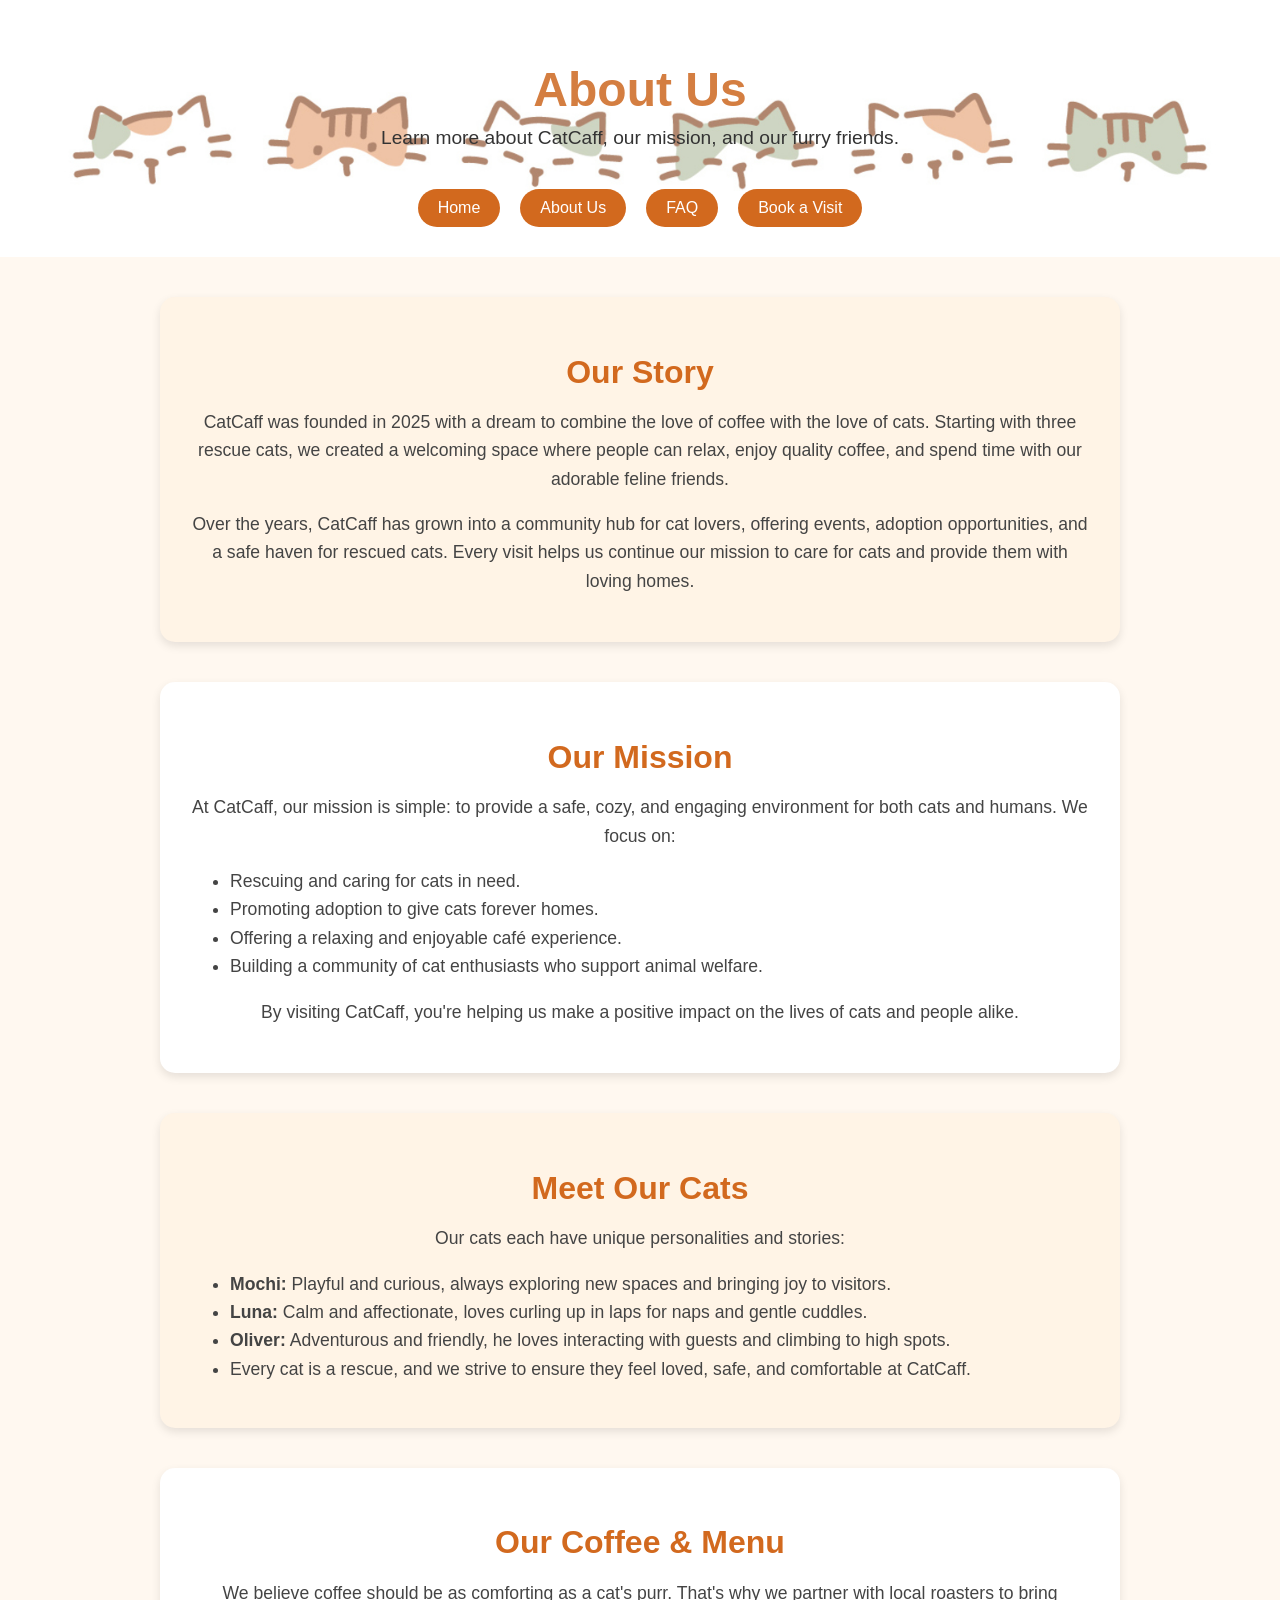
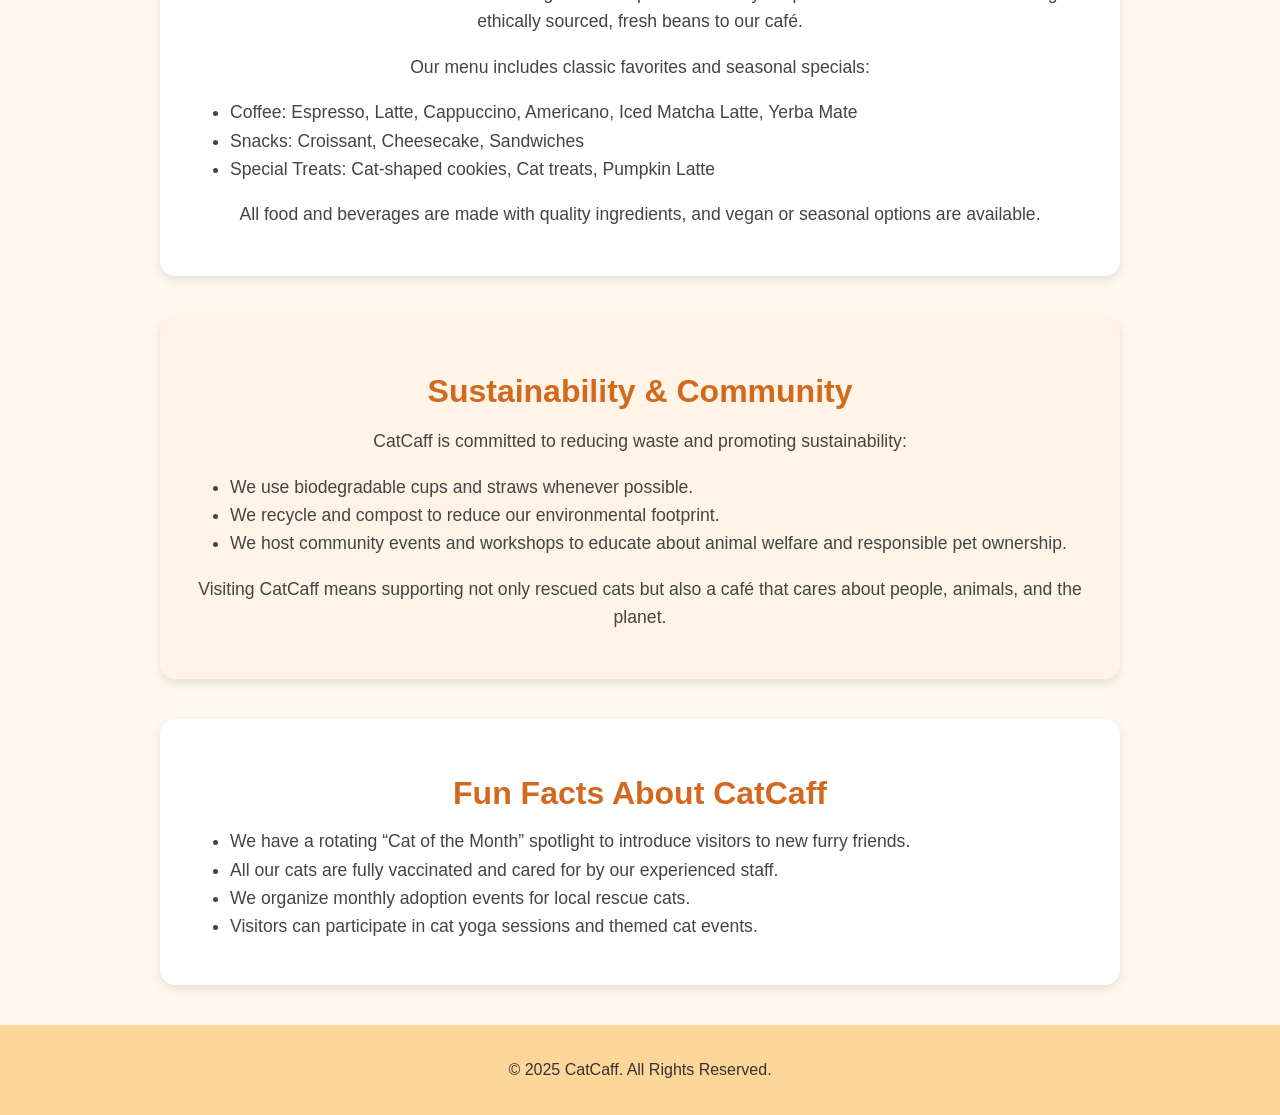
==== about.html @ 31481c10 "Add files via upload" ====
<!DOCTYPE html>
<html lang="en">
<head>
  <meta charset="UTF-8">
  <meta name="viewport" content="width=device-width, initial-scale=1.0">
  <title>About Us - CatCaff</title>
  <link rel="stylesheet" href="style.css">
</head>
<body>
  <header>
    <h1 class="header-text">About Us</h1>
    <p>Learn more about CatCaff, our mission, and our furry friends.</p>

    <nav class="header-buttons">
      <button class="btn" onclick="window.location.href='index.html'">Home</button>
      <button class="btn" onclick="window.location.href='about.html'">About Us</button>
      <button class="btn" onclick="window.location.href='faq.html'">FAQ</button>
      <button class="btn" onclick="window.location.href='booking.html'">Book a Visit</button>
    </nav>
  </header>

  <section class="page-section">
    <h2>Our Story</h2>
    <p>CatCaff was founded in 2025 with a dream to combine the love of coffee with the love of cats. Starting with three rescue cats, we created a welcoming space where people can relax, enjoy quality coffee, and spend time with our adorable feline friends.</p>
    <p>Over the years, CatCaff has grown into a community hub for cat lovers, offering events, adoption opportunities, and a safe haven for rescued cats. Every visit helps us continue our mission to care for cats and provide them with loving homes.</p>
  </section>

  <section class="page-section">
    <h2>Our Mission</h2>
    <p>At CatCaff, our mission is simple: to provide a safe, cozy, and engaging environment for both cats and humans. We focus on:</p>
    <ul>
      <li>Rescuing and caring for cats in need.</li>
      <li>Promoting adoption to give cats forever homes.</li>
      <li>Offering a relaxing and enjoyable café experience.</li>
      <li>Building a community of cat enthusiasts who support animal welfare.</li>
    </ul>
    <p>By visiting CatCaff, you're helping us make a positive impact on the lives of cats and people alike.</p>
  </section>

  <section class="page-section">
    <h2>Meet Our Cats</h2>
    <p>Our cats each have unique personalities and stories:</p>
    <ul>
      <li><strong>Mochi:</strong> Playful and curious, always exploring new spaces and bringing joy to visitors.</li>
      <li><strong>Luna:</strong> Calm and affectionate, loves curling up in laps for naps and gentle cuddles.</li>
      <li><strong>Oliver:</strong> Adventurous and friendly, he loves interacting with guests and climbing to high spots.</li>
      <li>Every cat is a rescue, and we strive to ensure they feel loved, safe, and comfortable at CatCaff.</li>
    </ul>
  </section>

  <section class="page-section">
    <h2>Our Coffee & Menu</h2>
    <p>We believe coffee should be as comforting as a cat's purr. That's why we partner with local roasters to bring ethically sourced, fresh beans to our café.</p>
    <p>Our menu includes classic favorites and seasonal specials:</p>
    <ul>
      <li>Coffee: Espresso, Latte, Cappuccino, Americano, Iced Matcha Latte, Yerba Mate</li>
      <li>Snacks: Croissant, Cheesecake, Sandwiches</li>
      <li>Special Treats: Cat-shaped cookies, Cat treats, Pumpkin Latte</li>
    </ul>
    <p>All food and beverages are made with quality ingredients, and vegan or seasonal options are available.</p>
  </section>

  <section class="page-section">
    <h2>Sustainability & Community</h2>
    <p>CatCaff is committed to reducing waste and promoting sustainability:</p>
    <ul>
      <li>We use biodegradable cups and straws whenever possible.</li>
      <li>We recycle and compost to reduce our environmental footprint.</li>
      <li>We host community events and workshops to educate about animal welfare and responsible pet ownership.</li>
    </ul>
    <p>Visiting CatCaff means supporting not only rescued cats but also a café that cares about people, animals, and the planet.</p>
  </section>

  <section class="page-section">
    <h2>Fun Facts About CatCaff</h2>
    <ul>
      <li>We have a rotating “Cat of the Month” spotlight to introduce visitors to new furry friends.</li>
      <li>All our cats are fully vaccinated and cared for by our experienced staff.</li>
      <li>We organize monthly adoption events for local rescue cats.</li>
      <li>Visitors can participate in cat yoga sessions and themed cat events.</li>
    </ul>
  </section>

  <footer>
    <p>© 2025 CatCaff. All Rights Reserved.</p>
  </footer>
</body>
</html>
---- style.css ----
/* General Styles */
body {
  margin: 0;
  font-family: Arial, sans-serif;
  background: #fff8f0;
  color: #333;
}

header {
  text-align: center;
  padding: 30px 20px;
  background: url(Pictures/HeaderV2.jpeg);
  background-size: 100% 280px;
}

.header-text{
  color: #d47e41;
}
header h1 {
  font-size: 3rem;
  margin-bottom: 10px;
}

header p {
  font-size: 1.2rem;
  max-width: 600px;
  margin: 0 auto;
}

/* Header Navigation Buttons */
.header-buttons {
  display: flex;
  justify-content: center;
  gap: 20px;
  margin-top: 20px;
  flex-wrap: wrap;
}

.header-buttons .btn {
  padding: 10px 20px;
  border-radius: 25px;
  font-size: 1rem;
  background: #d2691e;
  color: white;
  border: none;
  cursor: pointer;
  transition: background 0.3s ease;
}

.header-buttons .btn:hover {
  background: #a0522d;
}

/* General Button Styles */
.btn {
  display: inline-block;
  margin-top: 20px;
  padding: 12px 24px;
  border: none;
  border-radius: 25px;
  background: #d2691e;
  color: white;
  font-size: 1rem;
  cursor: pointer;
}

.btn:hover {
  background: #a0522d;
}

/* Section Styles */
section {
  padding: 60px 20px;
  max-width: 1000px;
  margin: auto;
}

section h2 {
  text-align: center;
  font-size: 2rem;
  margin-bottom: 30px;
}

/* Cards */
.cats, .menu-items, .menu-category-items {
  display: grid;
  grid-template-columns: repeat(auto-fit, minmax(250px, 1fr));
  gap: 20px;
}

.card {
  background: white;
  border-radius: 15px;
  overflow: hidden;
  box-shadow: 0 4px 10px rgba(0,0,0,0.1);
  text-align: center;
  cursor: pointer;
  transition: transform 0.2s;
}

.card:hover {
  transform: scale(1.03);
}

.card img {
  width: 100%;
  height: 200px;
  object-fit: cover;
}

.card h3 {
  margin: 15px 0;
}

/* Contact & Booking Forms */
.contact {
  display: grid;
  grid-template-columns: 1fr 1fr;
  gap: 20px;
}

.contact form,
.booking-form {
  background: white;
  padding: 40px;
  border-radius: 15px;
  box-shadow: 0 4px 10px rgba(0,0,0,0.1);
  display: flex;
  flex-direction: column;
  gap: 1rem;
}

.contact input,
.contact textarea,
.booking-form input,
.booking-form textarea,
.booking-form select {
  width: 100%;
  padding: 0.8rem;
  border-radius: 10px;
  border: 1px solid #ccc;
  font-size: 1rem;
  transition: border 0.3s ease, box-shadow 0.3s ease;
}

.contact input:focus,
.contact textarea:focus,
.booking-form input:focus,
.booking-form textarea:focus,
.booking-form select:focus {
  border-color: #ff9800;
  box-shadow: 0 0 6px rgba(255, 152, 0, 0.4);
  outline: none;
}

form .btn {
  background-color: #ff9800;
  color: white;
  font-size: 1.1rem;
  padding: 0.9rem;
  border: none;
  border-radius: 8px;
  cursor: pointer;
  transition: background 0.3s ease;
}

form .btn:hover {
  background-color: #e68900;
}

footer {
  text-align: center;
  padding: 20px;
  background: #ffd699;
  margin-top: 30px;
}

@media(max-width: 768px){
  .contact {
    grid-template-columns: 1fr;
  }
}

/* Menu Section */
.menu-categories {
  display: flex;
  justify-content: center;
  gap: 20px;
  margin-bottom: 30px;
}

.menu-categories button {
  padding: 10px 20px;
  border: none;
  border-radius: 20px;
  background: #d2691e;
  color: white;
  cursor: pointer;
}

.menu-categories button.active {
  background: #8b4513;
}

.menu-category-items {
  display: none;
}

.menu-category-items.active {
  display: grid;
}

/* Modal Styles */
.modal {
  display: none;
  position: fixed;
  z-index: 1000;
  left: 0; top: 0;
  width: 100%; height: 100%;
  background: rgba(0,0,0,0.6);
  justify-content: center;
  align-items: center;
}

.modal-content {
  background: white;
  padding: 40px;
  border-radius: 15px;
  max-width: 500px;
  width: 90%;
  text-align: center;
  position: relative;
  box-shadow: 0 4px 20px rgba(0,0,0,0.2);
  animation: fadeIn 0.5s ease;
}

.modal-content img {
  width: 100%;
  max-height: 250px;
  object-fit: cover;
  border-radius: 10px;
  margin-bottom: 15px;
}

.modal-content h2 {
  margin: 10px 0;
}

.modal-content p {
  font-size: 1rem;
  color: #555;
}

@keyframes fadeIn {
  from { opacity: 0; transform: scale(0.9); }
  to { opacity: 1; transform: scale(1); }
}

.close {
  position: absolute;
  top: 10px;
  right: 15px;
  font-size: 2rem;         
  font-weight: bold;         
  color: #fff;             
  background-color: rgba(0,0,0,0.6); 
  border-radius: 50%;       
  width: 35px;             
  height: 35px;           
  line-height: 35px;        
  text-align: center;      
  cursor: pointer;
  z-index: 10;
  transition: background 0.3s ease, color 0.3s ease;
}

.close:hover {
  background-color: rgba(0,0,0,0.9);
  color: #ff9800;            
}

/* Page Section Card Style for About & FAQ */
.page-section {
  max-width: 900px;
  margin: 40px auto;
  padding: 30px;
  border-radius: 15px;
  background: white;
  box-shadow: 0 4px 10px rgba(0,0,0,0.1);
  text-align: center; 
}

.page-section:nth-child(even) {
  background: #fff4e6; 
}

.page-section h2 {
  text-align: center;
  font-size: 2rem;
  margin-bottom: 15px;
  color: #d2691e;
}

.page-section p,
.page-section li {
  font-size: 1.1rem;
  line-height: 1.6;
  color: #444;
  text-align: center; 
}
.page-section ul {
  display: block;
  text-align: left !important;
  padding-left: 40px;
  margin: 15px auto;
  list-style-position: outside;
}
.page-section ul li {
  text-align: left !important;
}
/* Toast Notification Styles */
.toast {
  visibility: hidden;
  min-width: 250px;
  margin-left: -125px;
  background-color: #333;
  color: #fff;
  text-align: center;
  border-radius: 10px;
  padding: 16px;
  position: fixed;
  z-index: 2000;
  left: 50%;
  bottom: 30px;
  font-size: 1rem;
  opacity: 0;
  transition: opacity 0.5s, bottom 0.5s;
}

.toast.show {
  visibility: visible;
  opacity: 1;
  bottom: 50px;
}
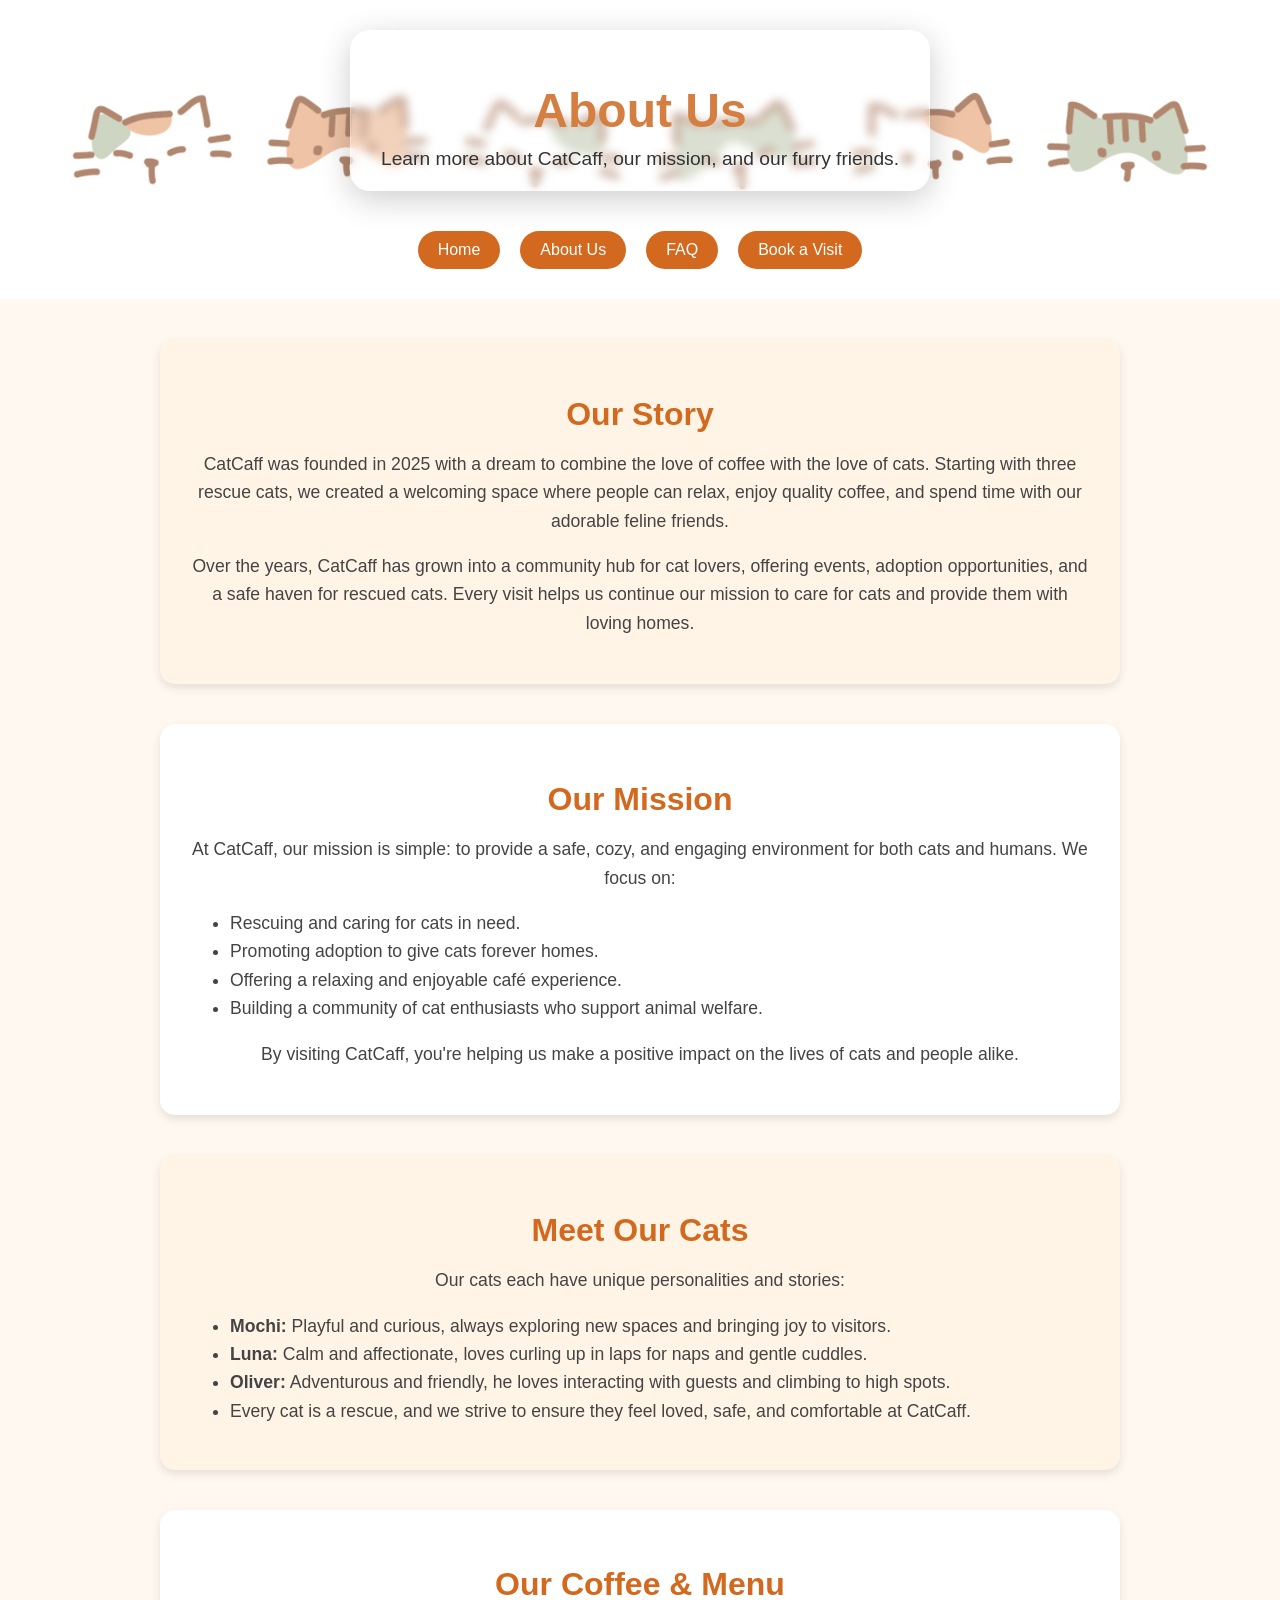
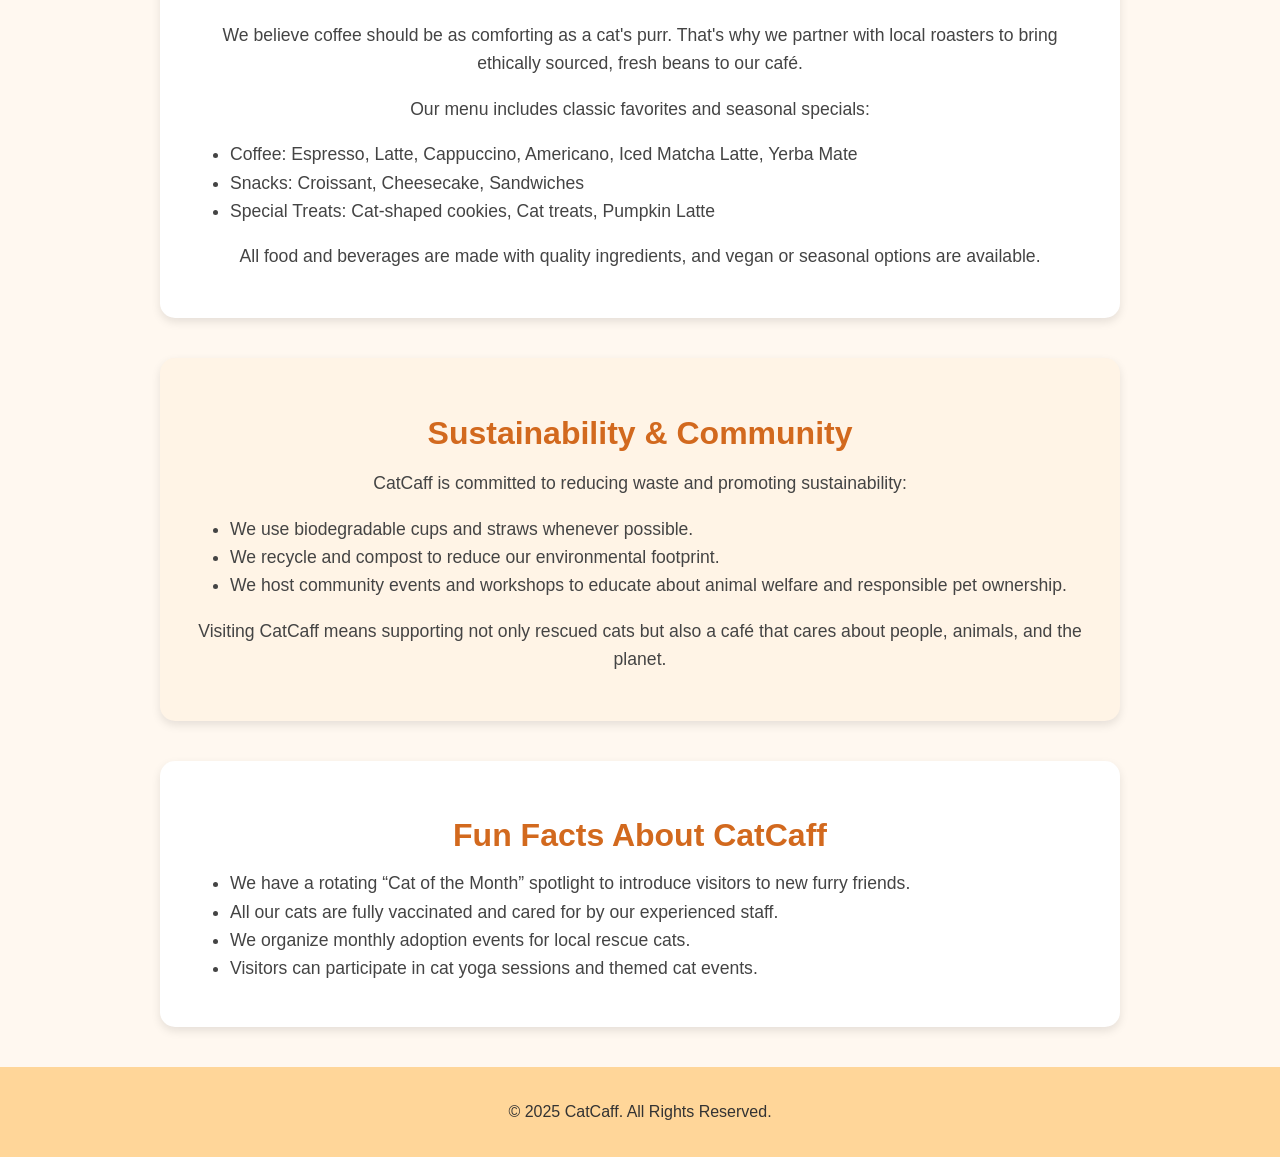
==== commit 5009a410: "Add files via upload" ====
--- a/about.html
+++ b/about.html
@@ -8,8 +8,10 @@
 </head>
 <body>
   <header>
-    <h1 class="header-text">About Us</h1>
-    <p>Learn more about CatCaff, our mission, and our furry friends.</p>
+      <div class="header-box">
+        <h1 class="header-text">About Us</h1>
+        <p>Learn more about CatCaff, our mission, and our furry friends.</p>
+      </div>
 
     <nav class="header-buttons">
       <button class="btn" onclick="window.location.href='index.html'">Home</button>
--- a/style.css
+++ b/style.css
@@ -68,6 +68,22 @@
   background: #a0522d;
 }
 
+.header-box {
+  display: inline-block;
+  padding: 20px 30px;
+  border-radius: 20px;
+
+  background: rgba(255, 255, 255, 0.25); /* transparency */
+  backdrop-filter: blur(5px); /* glass blur */
+  -webkit-backdrop-filter: blur(10px);
+
+  border: 1px solid rgba(255, 255, 255, 0.3);
+  box-shadow: 0 8px 32px rgba(0, 0, 0, 0.2);
+
+  max-width: 700px;
+  margin: 0 auto;
+}
+
 /* Section Styles */
 section {
   padding: 60px 20px;
@@ -141,6 +157,13 @@
   border: 1px solid #ccc;
   font-size: 1rem;
   transition: border 0.3s ease, box-shadow 0.3s ease;
+}
+
+.price {
+  font-size: 1rem;
+  font-weight: bold;
+  color: #000000;
+  margin-bottom: 15px;
 }
 
 .contact input:focus,
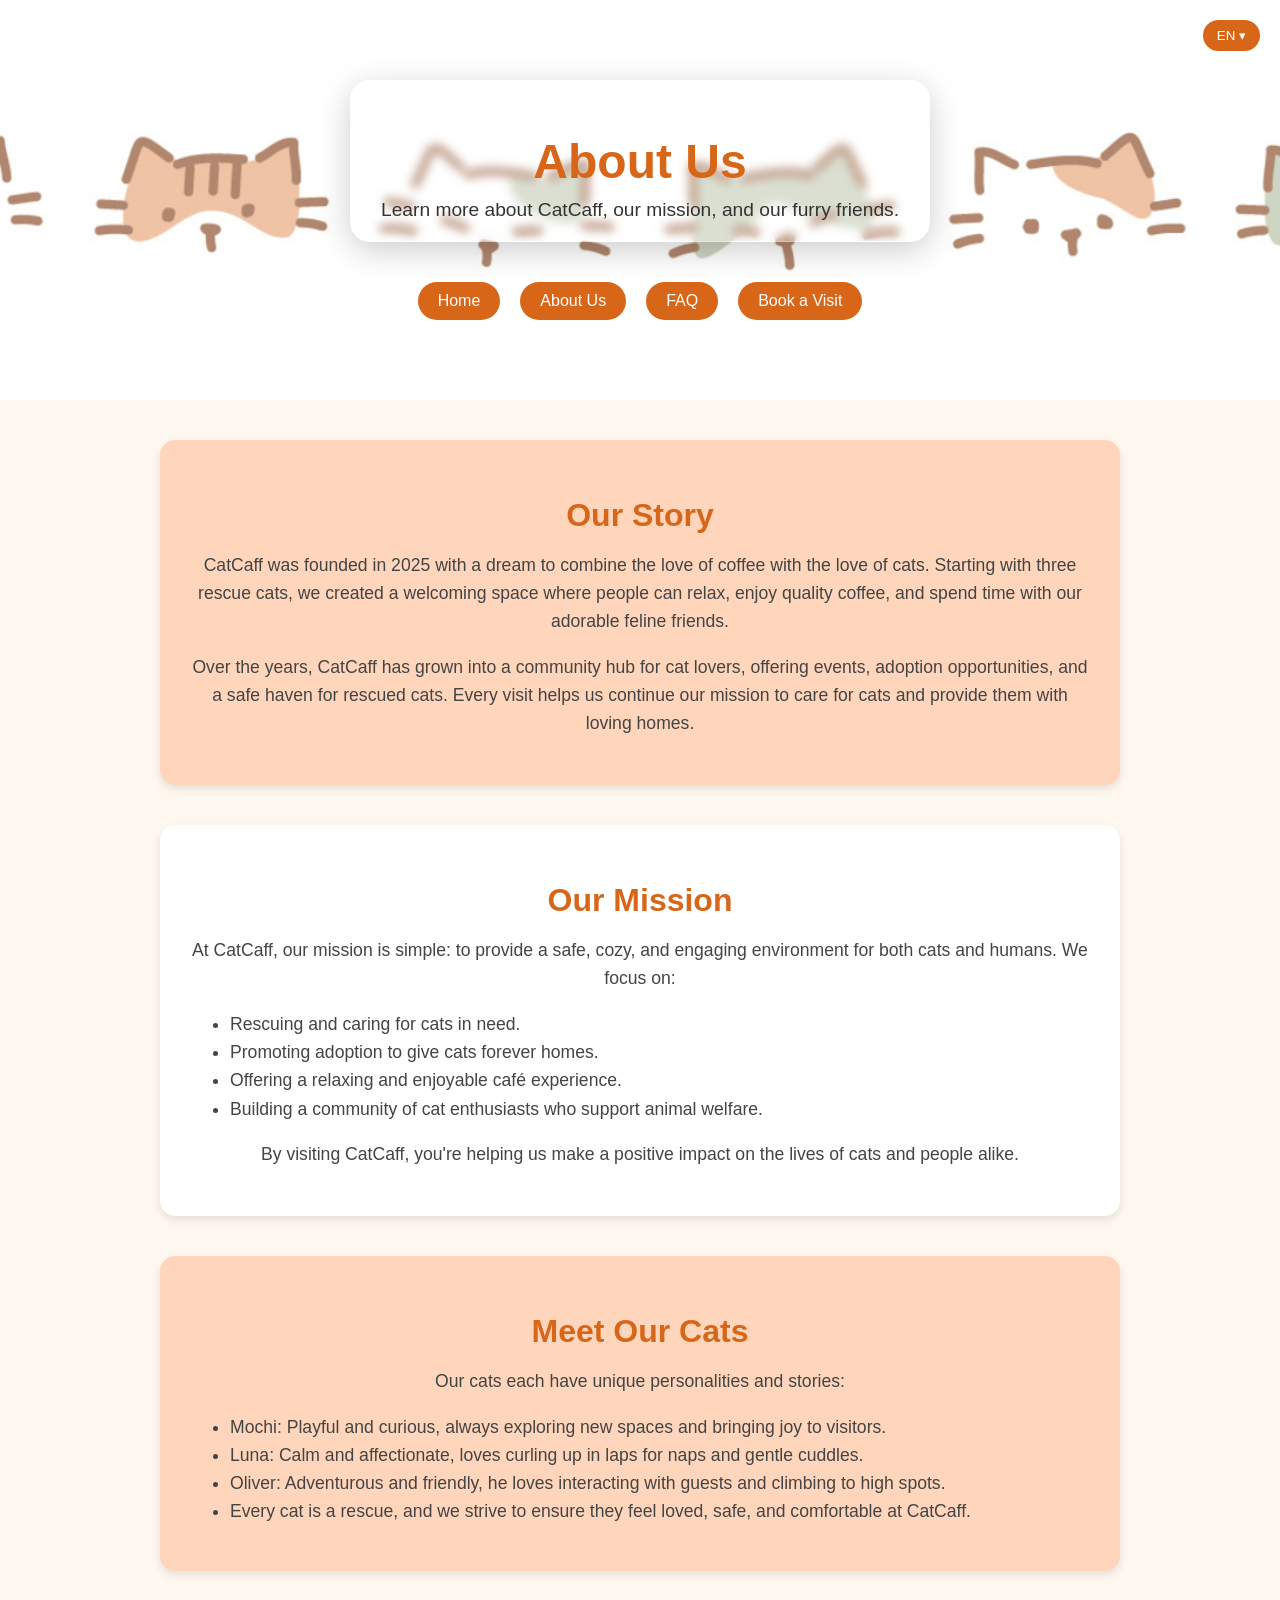
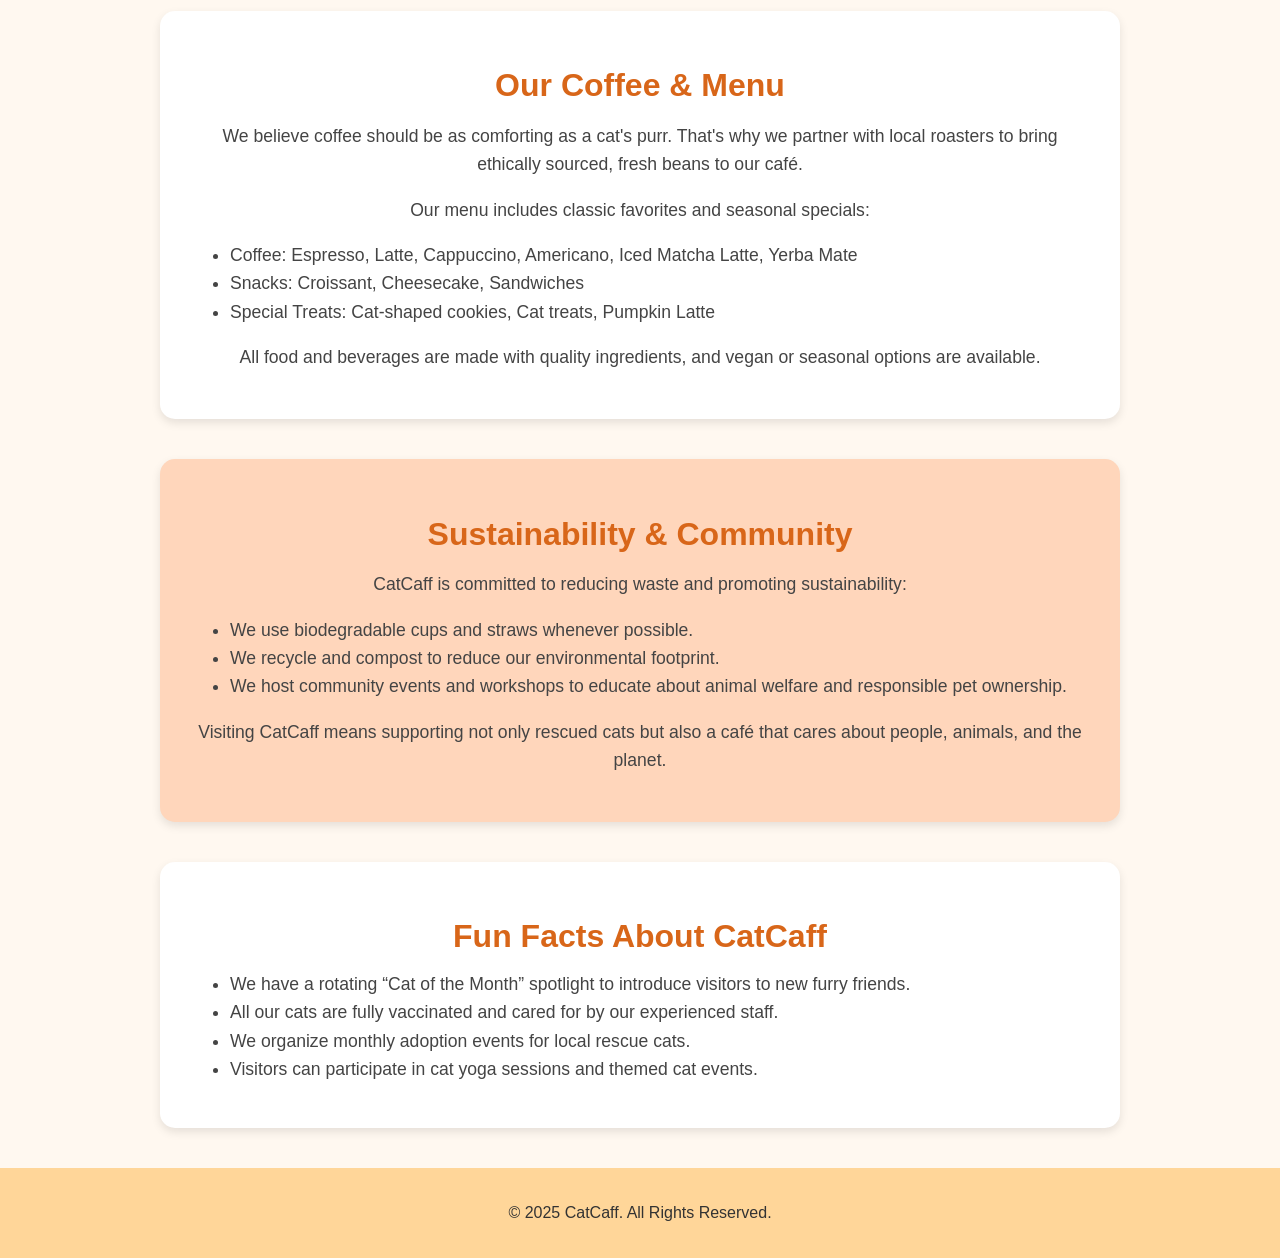
==== commit 36189de6: "Add files via upload" ====
--- a/about.html
+++ b/about.html
@@ -3,88 +3,99 @@
 <head>
   <meta charset="UTF-8">
   <meta name="viewport" content="width=device-width, initial-scale=1.0">
-  <title>About Us - CatCaff</title>
+  <title data-key="page_title_about">About Us - CatCaff</title>
   <link rel="stylesheet" href="style.css">
 </head>
 <body>
   <header>
-      <div class="header-box">
-        <h1 class="header-text">About Us</h1>
-        <p>Learn more about CatCaff, our mission, and our furry friends.</p>
+    <div class="lang-dropdown">
+      <button class="lang-btn">EN ▾</button>
+      <div class="lang-menu">
+        <div data-lang="en">English</div>
+        <div data-lang="am">Հայերեն</div>
+        <div data-lang="ru">Русский</div>
       </div>
+    </div>
+
+    <div class="header-box">
+      <h1 class="header-text" data-key="about_header_title">About Us</h1>
+      <p data-key="about_header_subtitle">Learn more about CatCaff, our mission, and our furry friends.</p>
+    </div>
 
     <nav class="header-buttons">
-      <button class="btn" onclick="window.location.href='index.html'">Home</button>
-      <button class="btn" onclick="window.location.href='about.html'">About Us</button>
-      <button class="btn" onclick="window.location.href='faq.html'">FAQ</button>
-      <button class="btn" onclick="window.location.href='booking.html'">Book a Visit</button>
+      <button class="btn" onclick="window.location.href='index.html'" data-key="nav_home">Home</button>
+      <button class="btn" onclick="window.location.href='about.html'" data-key="nav_about">About Us</button>
+      <button class="btn" onclick="window.location.href='faq.html'" data-key="nav_faq">FAQ</button>
+      <button class="btn" onclick="window.location.href='booking.html'" data-key="nav_booking">Book a Visit</button>
     </nav>
   </header>
 
   <section class="page-section">
-    <h2>Our Story</h2>
-    <p>CatCaff was founded in 2025 with a dream to combine the love of coffee with the love of cats. Starting with three rescue cats, we created a welcoming space where people can relax, enjoy quality coffee, and spend time with our adorable feline friends.</p>
-    <p>Over the years, CatCaff has grown into a community hub for cat lovers, offering events, adoption opportunities, and a safe haven for rescued cats. Every visit helps us continue our mission to care for cats and provide them with loving homes.</p>
+    <h2 data-key="about_story_title">Our Story</h2>
+    <p data-key="about_story_p1">CatCaff was founded in 2025 with a dream to combine the love of coffee with the love of cats. Starting with three rescue cats, we created a welcoming space where people can relax, enjoy quality coffee, and spend time with our adorable feline friends.</p>
+    <p data-key="about_story_p2">Over the years, CatCaff has grown into a community hub for cat lovers, offering events, adoption opportunities, and a safe haven for rescued cats. Every visit helps us continue our mission to care for cats and provide them with loving homes.</p>
   </section>
 
   <section class="page-section">
-    <h2>Our Mission</h2>
-    <p>At CatCaff, our mission is simple: to provide a safe, cozy, and engaging environment for both cats and humans. We focus on:</p>
+    <h2 data-key="about_mission_title">Our Mission</h2>
+    <p data-key="about_mission_p1">At CatCaff, our mission is simple: to provide a safe, cozy, and engaging environment for both cats and humans. We focus on:</p>
     <ul>
-      <li>Rescuing and caring for cats in need.</li>
-      <li>Promoting adoption to give cats forever homes.</li>
-      <li>Offering a relaxing and enjoyable café experience.</li>
-      <li>Building a community of cat enthusiasts who support animal welfare.</li>
+      <li data-key="about_mission_li1">Rescuing and caring for cats in need.</li>
+      <li data-key="about_mission_li2">Promoting adoption to give cats forever homes.</li>
+      <li data-key="about_mission_li3">Offering a relaxing and enjoyable café experience.</li>
+      <li data-key="about_mission_li4">Building a community of cat enthusiasts who support animal welfare.</li>
     </ul>
-    <p>By visiting CatCaff, you're helping us make a positive impact on the lives of cats and people alike.</p>
+    <p data-key="about_mission_p2">By visiting CatCaff, you're helping us make a positive impact on the lives of cats and people alike.</p>
   </section>
 
   <section class="page-section">
-    <h2>Meet Our Cats</h2>
-    <p>Our cats each have unique personalities and stories:</p>
+    <h2 data-key="about_cats_title">Meet Our Cats</h2>
+    <p data-key="about_cats_p1">Our cats each have unique personalities and stories:</p>
     <ul>
-      <li><strong>Mochi:</strong> Playful and curious, always exploring new spaces and bringing joy to visitors.</li>
-      <li><strong>Luna:</strong> Calm and affectionate, loves curling up in laps for naps and gentle cuddles.</li>
-      <li><strong>Oliver:</strong> Adventurous and friendly, he loves interacting with guests and climbing to high spots.</li>
-      <li>Every cat is a rescue, and we strive to ensure they feel loved, safe, and comfortable at CatCaff.</li>
+      <li data-key="about_cats_li1"><strong>Mochi:</strong> Playful and curious, always exploring new spaces and bringing joy to visitors.</li>
+      <li data-key="about_cats_li2"><strong>Luna:</strong> Calm and affectionate, loves curling up in laps for naps and gentle cuddles.</li>
+      <li data-key="about_cats_li3"><strong>Oliver:</strong> Adventurous and friendly, he loves interacting with guests and climbing to high spots.</li>
+      <li data-key="about_cats_li4">Every cat is a rescue, and we strive to ensure they feel loved, safe, and comfortable at CatCaff.</li>
     </ul>
   </section>
 
   <section class="page-section">
-    <h2>Our Coffee & Menu</h2>
-    <p>We believe coffee should be as comforting as a cat's purr. That's why we partner with local roasters to bring ethically sourced, fresh beans to our café.</p>
-    <p>Our menu includes classic favorites and seasonal specials:</p>
+    <h2 data-key="about_coffee_title">Our Coffee & Menu</h2>
+    <p data-key="about_coffee_p1">We believe coffee should be as comforting as a cat's purr. That's why we partner with local roasters to bring ethically sourced, fresh beans to our café.</p>
+    <p data-key="about_coffee_p2">Our menu includes classic favorites and seasonal specials:</p>
     <ul>
-      <li>Coffee: Espresso, Latte, Cappuccino, Americano, Iced Matcha Latte, Yerba Mate</li>
-      <li>Snacks: Croissant, Cheesecake, Sandwiches</li>
-      <li>Special Treats: Cat-shaped cookies, Cat treats, Pumpkin Latte</li>
+      <li data-key="about_coffee_li1">Coffee: Espresso, Latte, Cappuccino, Americano, Iced Matcha Latte, Yerba Mate</li>
+      <li data-key="about_coffee_li2">Snacks: Croissant, Cheesecake, Sandwiches</li>
+      <li data-key="about_coffee_li3">Special Treats: Cat-shaped cookies, Cat treats, Pumpkin Latte</li>
     </ul>
-    <p>All food and beverages are made with quality ingredients, and vegan or seasonal options are available.</p>
+    <p data-key="about_coffee_p3">All food and beverages are made with quality ingredients, and vegan or seasonal options are available.</p>
   </section>
 
   <section class="page-section">
-    <h2>Sustainability & Community</h2>
-    <p>CatCaff is committed to reducing waste and promoting sustainability:</p>
+    <h2 data-key="about_sustain_title">Sustainability & Community</h2>
+    <p data-key="about_sustain_p1">CatCaff is committed to reducing waste and promoting sustainability:</p>
     <ul>
-      <li>We use biodegradable cups and straws whenever possible.</li>
-      <li>We recycle and compost to reduce our environmental footprint.</li>
-      <li>We host community events and workshops to educate about animal welfare and responsible pet ownership.</li>
+      <li data-key="about_sustain_li1">We use biodegradable cups and straws whenever possible.</li>
+      <li data-key="about_sustain_li2">We recycle and compost to reduce our environmental footprint.</li>
+      <li data-key="about_sustain_li3">We host community events and workshops to educate about animal welfare and responsible pet ownership.</li>
     </ul>
-    <p>Visiting CatCaff means supporting not only rescued cats but also a café that cares about people, animals, and the planet.</p>
+    <p data-key="about_sustain_p2">Visiting CatCaff means supporting not only rescued cats but also a café that cares about people, animals, and the planet.</p>
   </section>
 
   <section class="page-section">
-    <h2>Fun Facts About CatCaff</h2>
+    <h2 data-key="about_fun_title">Fun Facts About CatCaff</h2>
     <ul>
-      <li>We have a rotating “Cat of the Month” spotlight to introduce visitors to new furry friends.</li>
-      <li>All our cats are fully vaccinated and cared for by our experienced staff.</li>
-      <li>We organize monthly adoption events for local rescue cats.</li>
-      <li>Visitors can participate in cat yoga sessions and themed cat events.</li>
+      <li data-key="about_fun_li1">We have a rotating “Cat of the Month” spotlight to introduce visitors to new furry friends.</li>
+      <li data-key="about_fun_li2">All our cats are fully vaccinated and cared for by our experienced staff.</li>
+      <li data-key="about_fun_li3">We organize monthly adoption events for local rescue cats.</li>
+      <li data-key="about_fun_li4">Visitors can participate in cat yoga sessions and themed cat events.</li>
     </ul>
   </section>
 
   <footer>
-    <p>© 2025 CatCaff. All Rights Reserved.</p>
+    <p data-key="footer_copyright">© 2025 CatCaff. All Rights Reserved.</p>
   </footer>
+
+  <script src="script.js"></script>
 </body>
 </html>
--- a/style.css
+++ b/style.css
@@ -1,4 +1,3 @@
-/* General Styles */
 body {
   margin: 0;
   font-family: Arial, sans-serif;
@@ -7,15 +6,23 @@
 }
 
 header {
-  text-align: center;
-  padding: 30px 20px;
-  background: url(Pictures/HeaderV2.jpeg);
-  background-size: 100% 280px;
-}
-
-.header-text{
-  color: #d47e41;
-}
+  position: relative;
+  text-align: center;
+  padding: 60px 20px;
+  background: url(Pictures/HeaderV2.jpeg) no-repeat center center;
+  background-size: cover;
+  background-attachment: scroll;
+  min-height: 280px;
+  display: flex;
+  flex-direction: column;
+  justify-content: center;
+  align-items: center;
+}
+
+.header-text {
+  color: #d86619;
+}
+
 header h1 {
   font-size: 3rem;
   margin-bottom: 10px;
@@ -27,7 +34,6 @@
   margin: 0 auto;
 }
 
-/* Header Navigation Buttons */
 .header-buttons {
   display: flex;
   justify-content: center;
@@ -40,7 +46,7 @@
   padding: 10px 20px;
   border-radius: 25px;
   font-size: 1rem;
-  background: #d2691e;
+  background: #d86619;
   color: white;
   border: none;
   cursor: pointer;
@@ -48,43 +54,38 @@
 }
 
 .header-buttons .btn:hover {
-  background: #a0522d;
-}
-
-/* General Button Styles */
+  background: #a44d13;
+}
+
 .btn {
   display: inline-block;
   margin-top: 20px;
   padding: 12px 24px;
   border: none;
   border-radius: 25px;
-  background: #d2691e;
+  background: #d86619;
   color: white;
   font-size: 1rem;
   cursor: pointer;
 }
 
 .btn:hover {
-  background: #a0522d;
+  background: #a44d13;
 }
 
 .header-box {
   display: inline-block;
   padding: 20px 30px;
   border-radius: 20px;
-
-  background: rgba(255, 255, 255, 0.25); /* transparency */
-  backdrop-filter: blur(5px); /* glass blur */
+  background: rgba(255, 255, 255, 0.25);
+  backdrop-filter: blur(5px);
   -webkit-backdrop-filter: blur(10px);
-
   border: 1px solid rgba(255, 255, 255, 0.3);
   box-shadow: 0 8px 32px rgba(0, 0, 0, 0.2);
-
   max-width: 700px;
   margin: 0 auto;
 }
 
-/* Section Styles */
 section {
   padding: 60px 20px;
   max-width: 1000px;
@@ -97,8 +98,9 @@
   margin-bottom: 30px;
 }
 
-/* Cards */
-.cats, .menu-items, .menu-category-items {
+.cats,
+.menu-items,
+.menu-category-items {
   display: grid;
   grid-template-columns: repeat(auto-fit, minmax(250px, 1fr));
   gap: 20px;
@@ -128,7 +130,6 @@
   margin: 15px 0;
 }
 
-/* Contact & Booking Forms */
 .contact {
   display: grid;
   grid-template-columns: 1fr 1fr;
@@ -146,6 +147,19 @@
   gap: 1rem;
 }
 
+.booking-form h2 {
+  margin-top: 0;
+  margin-bottom: 10px;
+  color: #d86619;
+  text-align: center;
+}
+
+.contact label,
+.booking-form label {
+  font-weight: 700;
+  text-align: left;
+}
+
 .contact input,
 .contact textarea,
 .booking-form input,
@@ -171,13 +185,13 @@
 .booking-form input:focus,
 .booking-form textarea:focus,
 .booking-form select:focus {
-  border-color: #ff9800;
+  border-color: #fa7923;
   box-shadow: 0 0 6px rgba(255, 152, 0, 0.4);
   outline: none;
 }
 
 form .btn {
-  background-color: #ff9800;
+  background-color: #fa7923;
   color: white;
   font-size: 1.1rem;
   padding: 0.9rem;
@@ -188,7 +202,7 @@
 }
 
 form .btn:hover {
-  background-color: #e68900;
+  background-color: #d5671d;
 }
 
 footer {
@@ -198,13 +212,12 @@
   margin-top: 30px;
 }
 
-@media(max-width: 768px){
+@media(max-width: 768px) {
   .contact {
     grid-template-columns: 1fr;
   }
 }
 
-/* Menu Section */
 .menu-categories {
   display: flex;
   justify-content: center;
@@ -216,13 +229,13 @@
   padding: 10px 20px;
   border: none;
   border-radius: 20px;
-  background: #d2691e;
+  background: #d86619;
   color: white;
   cursor: pointer;
 }
 
 .menu-categories button.active {
-  background: #8b4513;
+  background: #a44d13;
 }
 
 .menu-category-items {
@@ -233,13 +246,14 @@
   display: grid;
 }
 
-/* Modal Styles */
 .modal {
   display: none;
   position: fixed;
   z-index: 1000;
-  left: 0; top: 0;
-  width: 100%; height: 100%;
+  left: 0;
+  top: 0;
+  width: 100%;
+  height: 100%;
   background: rgba(0,0,0,0.6);
   justify-content: center;
   align-items: center;
@@ -283,15 +297,15 @@
   position: absolute;
   top: 10px;
   right: 15px;
-  font-size: 2rem;         
-  font-weight: bold;         
-  color: #fff;             
-  background-color: rgba(0,0,0,0.6); 
-  border-radius: 50%;       
-  width: 35px;             
-  height: 35px;           
-  line-height: 35px;        
-  text-align: center;      
+  font-size: 2rem;
+  font-weight: bold;
+  color: #fff;
+  background-color: rgba(0,0,0,0.6);
+  border-radius: 50%;
+  width: 35px;
+  height: 35px;
+  line-height: 35px;
+  text-align: center;
   cursor: pointer;
   z-index: 10;
   transition: background 0.3s ease, color 0.3s ease;
@@ -299,10 +313,9 @@
 
 .close:hover {
   background-color: rgba(0,0,0,0.9);
-  color: #ff9800;            
-}
-
-/* Page Section Card Style for About & FAQ */
+  color: #ff9800;
+}
+
 .page-section {
   max-width: 900px;
   margin: 40px auto;
@@ -310,18 +323,18 @@
   border-radius: 15px;
   background: white;
   box-shadow: 0 4px 10px rgba(0,0,0,0.1);
-  text-align: center; 
+  text-align: center;
 }
 
 .page-section:nth-child(even) {
-  background: #fff4e6; 
+  background: #ffd6bb;
 }
 
 .page-section h2 {
   text-align: center;
   font-size: 2rem;
   margin-bottom: 15px;
-  color: #d2691e;
+  color: #d86619;
 }
 
 .page-section p,
@@ -329,8 +342,9 @@
   font-size: 1.1rem;
   line-height: 1.6;
   color: #444;
-  text-align: center; 
-}
+  text-align: center;
+}
+
 .page-section ul {
   display: block;
   text-align: left !important;
@@ -338,10 +352,11 @@
   margin: 15px auto;
   list-style-position: outside;
 }
+
 .page-section ul li {
   text-align: left !important;
 }
-/* Toast Notification Styles */
+
 .toast {
   visibility: hidden;
   min-width: 250px;
@@ -365,3 +380,44 @@
   opacity: 1;
   bottom: 50px;
 }
+
+.lang-dropdown {
+  position: absolute;
+  top: 20px;
+  right: 20px;
+  z-index: 3000;
+}
+
+.lang-btn {
+  padding: 8px 14px;
+  border: none;
+  border-radius: 20px;
+  background: #d86619;
+  color: white;
+  cursor: pointer;
+}
+
+.lang-menu {
+  display: none;
+  position: absolute;
+  top: calc(100% + 8px);
+  right: 0;
+  min-width: 140px;
+  background: white;
+  border-radius: 10px;
+  box-shadow: 0 4px 10px rgba(0,0,0,0.15);
+  overflow: hidden;
+}
+
+.lang-menu div {
+  padding: 10px 15px;
+  cursor: pointer;
+}
+
+.lang-menu div:hover {
+  background: #ffd6bb;
+}
+
+.lang-dropdown.active .lang-menu {
+  display: block;
+}
